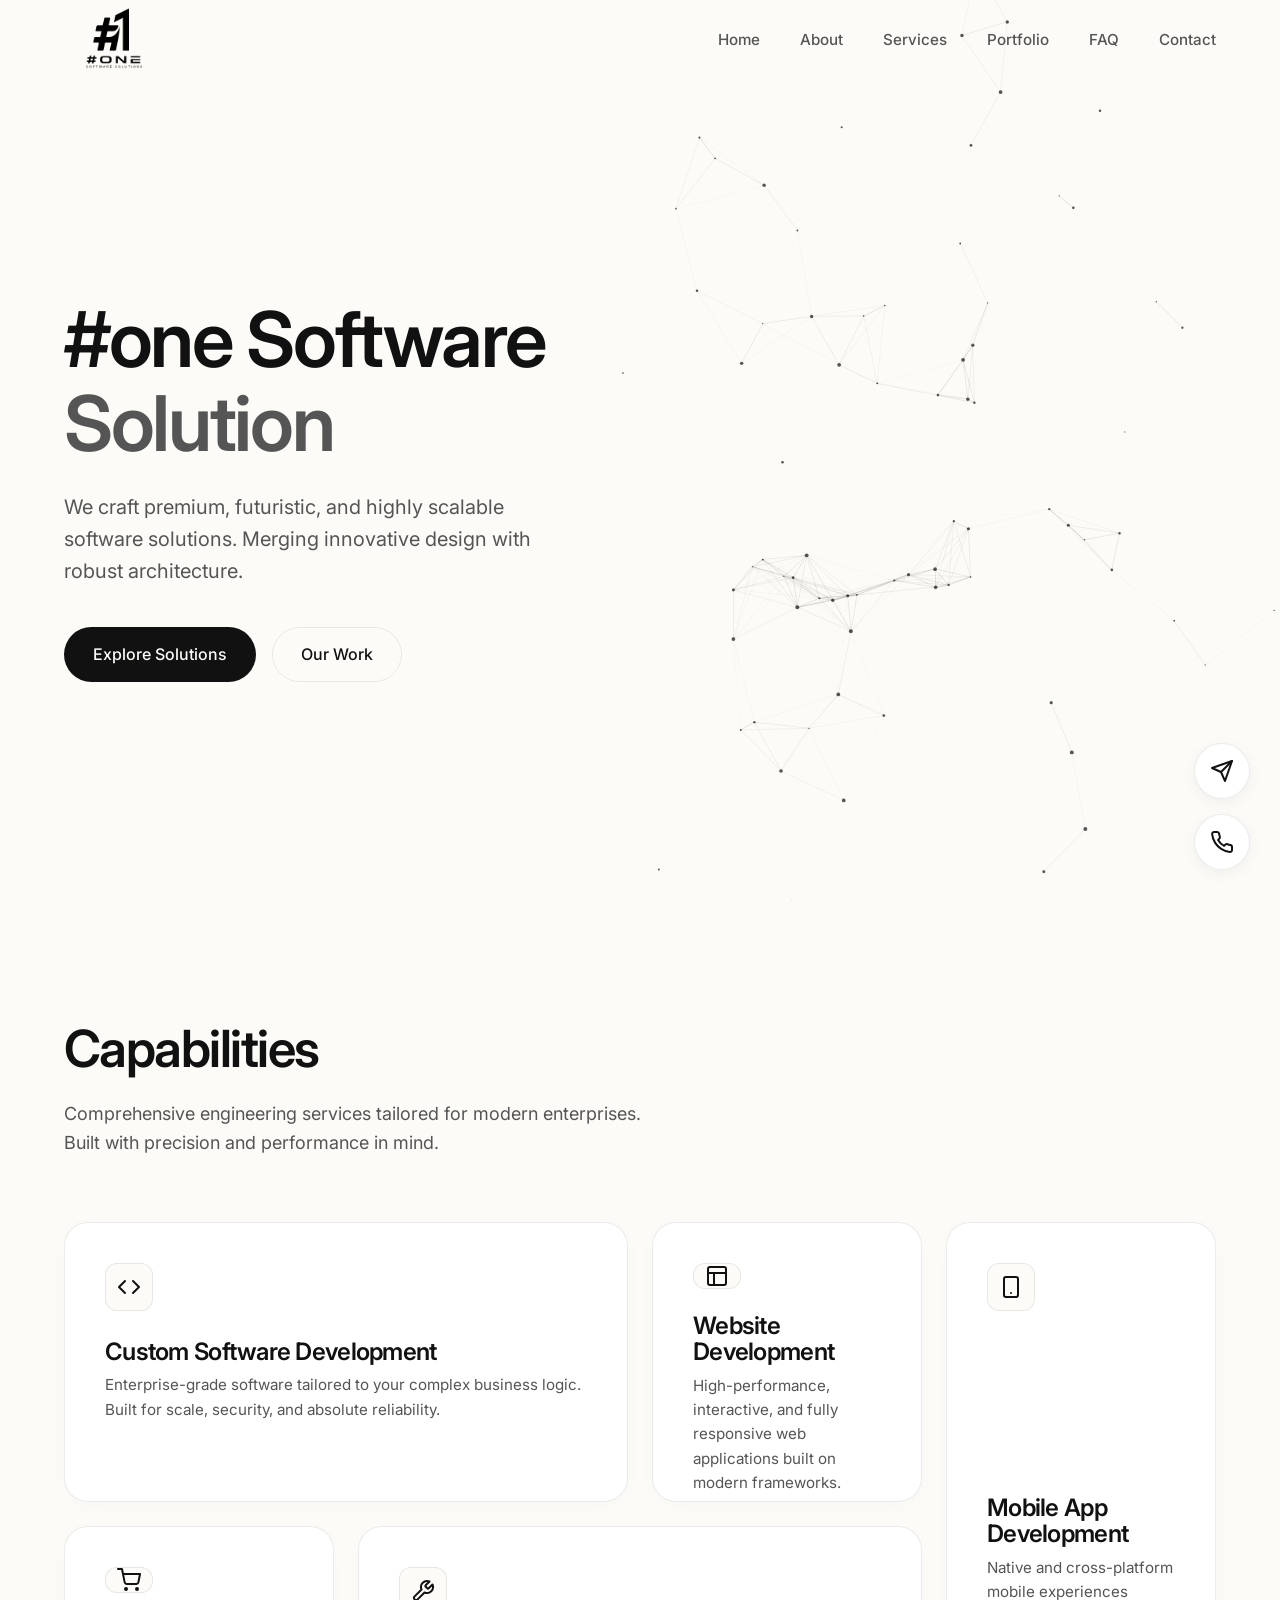
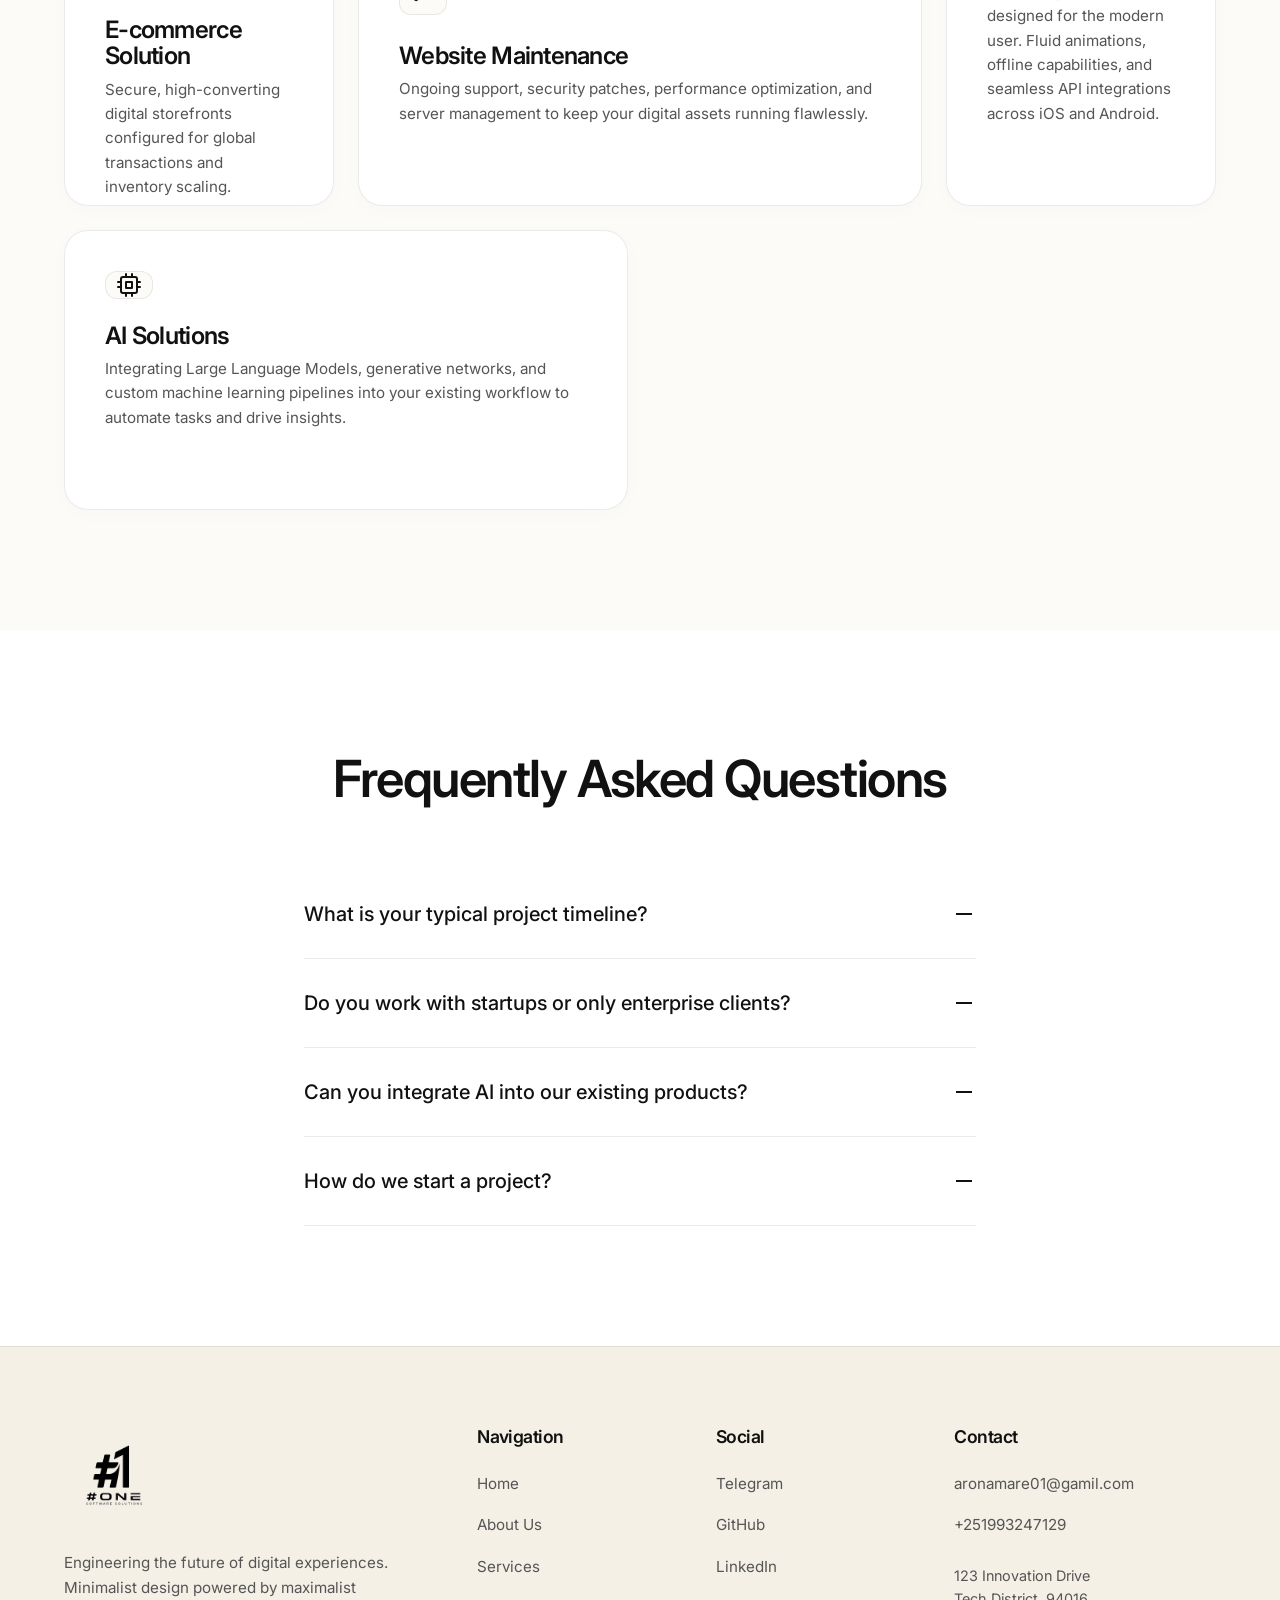
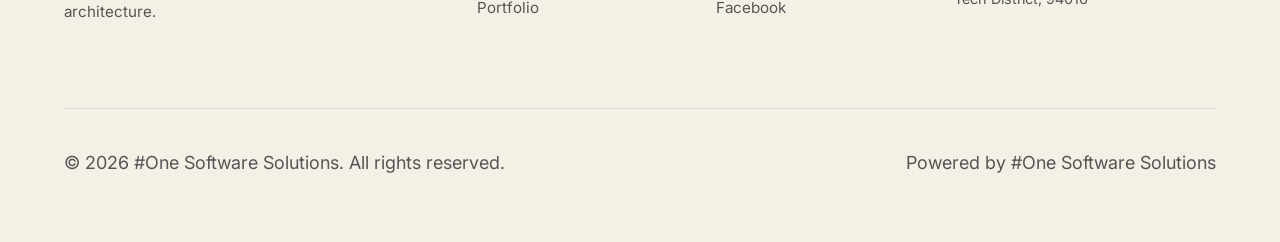
==== index.html @ 4cdfc509 "first commit" ====
<!DOCTYPE html>
<html lang="en">
<head>
    <meta charset="UTF-8">
    <meta name="viewport" content="width=device-width, initial-scale=1.0">
    <title>#One Software Solutions | Premium Engineering</title>
    <meta name="description" content="Premium, futuristic, and minimal software solutions.">
    
    <link rel="preconnect" href="https://fonts.googleapis.com">
    <link rel="preconnect" href="https://fonts.gstatic.com" crossorigin>
    <link href="https://fonts.googleapis.com/css2?family=Inter:wght@300;400;500;600;700&display=swap" rel="stylesheet">
    <link rel="stylesheet" href="style.css">

</head>
<body>

    <!-- ==========================================================================
         NAVBAR
         ========================================================================== -->
    <header id="navbar">
        <div class="container nav-container">
            <a href="index.html" class="logo">
                <img src="logo.png" alt="#One Software Solutions Logo">
            </a>
            
            <ul class="nav-links">
                <li><a href="#home">Home</a></li>
                <li><a href="about.html" target="_blank">About</a></li>
                <li><a href="#services">Services</a></li>
                <li><a href="https://yourportfolio.com" target="_blank">Portfolio</a></li>
                <li><a href="#faq">FAQ</a></li>
                <li><a href="#contact">Contact</a></li>
            </ul>

            <div class="menu-toggle" id="mobile-menu">
                <span class="bar"></span>
                <span class="bar"></span>
                <span class="bar"></span>
            </div>
        </div>
    </header>

    <!-- ==========================================================================
         HERO SECTION
         ========================================================================== -->
    <section id="home" class="hero">
        <div class="canvas-wrapper">
            <div class="canvas-overlay"></div>
            <canvas id="hero-canvas"></canvas>
        </div>
        
        <div class="container hero-grid">
            <div class="hero-content reveal">
                <h1>#one Software <span>Solution</span></h1>
                <p>We craft premium, futuristic, and highly scalable software solutions. Merging innovative design with robust architecture.</p>
                <div class="hero-btns">
                    <a href="#services" class="btn btn-primary">Explore Solutions</a>
                    <a href="https://adoni-mafi.github.io/Portfolio/" target="_blank" class="btn btn-secondary">Our Work</a>
                </div>
            </div>
            <div></div> <!-- Spacing column for desktop canvas area -->
        </div>
    </section>

    <!-- ==========================================================================
         SERVICES SECTION (BENTO GRID)
         ========================================================================== -->
    <section id="services" class="section-padding">
        <div class="container">
            <div class="services-header reveal">
                <h2>Capabilities</h2>
                <p>Comprehensive engineering services tailored for modern enterprises. Built with precision and performance in mind.</p>
            </div>

            <div class="bento-grid">
                <!-- 1. Custom Software Development -->
                <div class="bento-card card-wide reveal">
                    <div class="bento-icon">
                        <svg width="24" height="24" viewBox="0 0 24 24" fill="none" stroke="currentColor" stroke-width="2" stroke-linecap="round" stroke-linejoin="round"><polyline points="16 18 22 12 16 6"></polyline><polyline points="8 6 2 12 8 18"></polyline></svg>
                    </div>
                    <div>
                        <h3>Custom Software Development</h3>
                        <p>Enterprise-grade software tailored to your complex business logic. Built for scale, security, and absolute reliability.</p>
                        <a href="#" class="bento-link">Learn More &rarr;</a>
                    </div>
                </div>

                <!-- 2. Website Development -->
                <div class="bento-card reveal delay-100">
                    <div class="bento-icon">
                        <svg width="24" height="24" viewBox="0 0 24 24" fill="none" stroke="currentColor" stroke-width="2" stroke-linecap="round" stroke-linejoin="round"><rect x="3" y="3" width="18" height="18" rx="2" ry="2"></rect><line x1="3" y1="9" x2="21" y2="9"></line><line x1="9" y1="21" x2="9" y2="9"></line></svg>
                    </div>
                    <div>
                        <h3>Website Development</h3>
                        <p>High-performance, interactive, and fully responsive web applications built on modern frameworks.</p>
                        <a href="#" class="bento-link">Learn More &rarr;</a>
                    </div>
                </div>

                <!-- 3. Mobile App Development -->
                <div class="bento-card card-tall reveal delay-200">
                    <div class="bento-icon">
                        <svg width="24" height="24" viewBox="0 0 24 24" fill="none" stroke="currentColor" stroke-width="2" stroke-linecap="round" stroke-linejoin="round"><rect x="5" y="2" width="14" height="20" rx="2" ry="2"></rect><line x1="12" y1="18" x2="12.01" y2="18"></line></svg>
                    </div>
                    <div>
                        <h3>Mobile App Development</h3>
                        <p>Native and cross-platform mobile experiences designed for the modern user. Fluid animations, offline capabilities, and seamless API integrations across iOS and Android.</p>
                        <a href="#" class="bento-link">Learn More &rarr;</a>
                    </div>
                </div>

                <!-- 4. E-commerce Solution -->
                <div class="bento-card reveal delay-100">
                    <div class="bento-icon">
                        <svg width="24" height="24" viewBox="0 0 24 24" fill="none" stroke="currentColor" stroke-width="2" stroke-linecap="round" stroke-linejoin="round"><circle cx="9" cy="21" r="1"></circle><circle cx="20" cy="21" r="1"></circle><path d="M1 1h4l2.68 13.39a2 2 0 0 0 2 1.61h9.72a2 2 0 0 0 2-1.61L23 6H6"></path></svg>
                    </div>
                    <div>
                        <h3>E-commerce Solution</h3>
                        <p>Secure, high-converting digital storefronts configured for global transactions and inventory scaling.</p>
                        <a href="#" class="bento-link">Learn More &rarr;</a>
                    </div>
                </div>

                <!-- 5. Website Maintenance -->
                <div class="bento-card card-wide reveal delay-200">
                    <div class="bento-icon">
                        <svg width="24" height="24" viewBox="0 0 24 24" fill="none" stroke="currentColor" stroke-width="2" stroke-linecap="round" stroke-linejoin="round"><path d="M14.7 6.3a1 1 0 0 0 0 1.4l1.6 1.6a1 1 0 0 0 1.4 0l3.77-3.77a6 6 0 0 1-7.94 7.94l-6.91 6.91a2.12 2.12 0 0 1-3-3l6.91-6.91a6 6 0 0 1 7.94-7.94l-3.76 3.76z"></path></svg>
                    </div>
                    <div>
                        <h3>Website Maintenance</h3>
                        <p>Ongoing support, security patches, performance optimization, and server management to keep your digital assets running flawlessly.</p>
                        <a href="#" class="bento-link">Learn More &rarr;</a>
                    </div>
                </div>

                <!-- 6. AI Solutions -->
                <div class="bento-card card-wide reveal">
                    <div class="bento-icon">
                        <svg width="24" height="24" viewBox="0 0 24 24" fill="none" stroke="currentColor" stroke-width="2" stroke-linecap="round" stroke-linejoin="round"><rect x="4" y="4" width="16" height="16" rx="2" ry="2"></rect><rect x="9" y="9" width="6" height="6"></rect><line x1="9" y1="1" x2="9" y2="4"></line><line x1="15" y1="1" x2="15" y2="4"></line><line x1="9" y1="20" x2="9" y2="23"></line><line x1="15" y1="20" x2="15" y2="23"></line><line x1="20" y1="9" x2="23" y2="9"></line><line x1="20" y1="14" x2="23" y2="14"></line><line x1="1" y1="9" x2="4" y2="9"></line><line x1="1" y1="14" x2="4" y2="14"></line></svg>
                    </div>
                    <div>
                        <h3>AI Solutions</h3>
                        <p>Integrating Large Language Models, generative networks, and custom machine learning pipelines into your existing workflow to automate tasks and drive insights.</p>
                        <a href="#" class="bento-link">Learn More &rarr;</a>
                    </div>
                </div>
            </div>
        </div>
    </section>

    <!-- ==========================================================================
         FAQ SECTION
         ========================================================================== -->
    <section id="faq" class="section-padding" style="background-color: #ffffff;">
        <div class="container faq-container">
            <div class="text-center reveal" style="margin-bottom: 4rem;">
                <h2>Frequently Asked Questions</h2>
            </div>

            <div class="faq-list">
                <div class="faq-item reveal">
                    <button class="faq-question">
                        What is your typical project timeline?
                        <span class="faq-icon"></span>
                    </button>
                    <div class="faq-answer">
                        <div class="faq-answer-inner">
                            Timelines vary based on complexity. A bespoke marketing site may take 4-6 weeks, while a full-scale enterprise web application can span 3-6 months. We provide clear, milestone-driven roadmaps during discovery.
                        </div>
                    </div>
                </div>

                <div class="faq-item reveal delay-100">
                    <button class="faq-question">
                        Do you work with startups or only enterprise clients?
                        <span class="faq-icon"></span>
                    </button>
                    <div class="faq-answer">
                        <div class="faq-answer-inner">
                            We partner with both. We help startups build scalable MVPs from day one, and we assist enterprise clients in modernizing their legacy systems or developing new, high-performance initiatives.
                        </div>
                    </div>
                </div>

                <div class="faq-item reveal delay-200">
                    <button class="faq-question">
                        Can you integrate AI into our existing products?
                        <span class="faq-icon"></span>
                    </button>
                    <div class="faq-answer">
                        <div class="faq-answer-inner">
                            Absolutely. We specialize in integrating Large Language Models (LLMs), custom machine learning pipelines, and predictive analytics into existing workflows to automate processes and unlock new capabilities.
                        </div>
                    </div>
                </div>
                
                <div class="faq-item reveal delay-300">
                    <button class="faq-question">
                        How do we start a project?
                        <span class="faq-icon"></span>
                    </button>
                    <div class="faq-answer">
                        <div class="faq-answer-inner">
                            It begins with a discovery call. We analyze your technical requirements, business goals, and architecture needs. From there, we propose a detailed technical spec and contract.
                        </div>
                    </div>
                </div>
            </div>
        </div>
    </section>

    <!-- ==========================================================================
         FOOTER
         ========================================================================== -->
    <footer id="contact">
        <div class="container">
            <div class="footer-grid">
                <div class="footer-brand">
                    <a href="#" class="logo">
                        <img src="logo.png" alt="#One Software Solutions Logo">
                    </a>
                    <p>Engineering the future of digital experiences. Minimalist design powered by maximalist architecture.</p>
                </div>
                
                <div>
                    <h4 class="footer-title">Navigation</h4>
                    <ul class="footer-links">
                        <li><a href="#home">Home</a></li>
                        <li><a href="about.html" target="_blank">About Us</a></li>
                        <li><a href="#services">Services</a></li>
                        <li><a href="https://adoni-mafi.github.io/Portfolio/" target="_blank">Portfolio</a></li>
                    </ul>
                </div>

                <div>
                    <h4 class="footer-title">Social</h4>
                    <ul class="footer-links">
                        <li><a href="https://t.me/Adoni_maf">Telegram</a></li>
                        <li><a href="https://github.com/Adoni-mafi">GitHub</a></li>
                        <li><a href="https://www.linkedin.com/in/aron-amare-8a446a403/">LinkedIn</a></li>
                        <li><a href="#">Facebook</a></li>
                    </ul>
                </div>

                <div>
                    <h4 class="footer-title">Contact</h4>
                    <ul class="footer-links">
                        <li><a href="mailto:aronamre01@gmail.com">aronamare01@gamil.com</a></li>
                        <li><a href="tel:+251993247129">+251993247129</a></li>
                        <li><p style="margin-top: 10px; font-size: 0.9rem;">123 Innovation Drive<br>Tech District, 94016</p></li>
                    </ul>
                </div>
            </div>

            <div class="footer-bottom">
                <p>&copy; <span id="year"></span> #One Software Solutions. All rights reserved.</p>
                <p>Powered by #One Software Solutions</p>
            </div>
        </div>
    </footer>

    <!-- Floating Action Buttons -->
    <div class="fab-container">
        <a href="https://t.me/yourusername" target="_blank" class="fab" aria-label="Telegram">
            <svg width="24" height="24" viewBox="0 0 24 24" fill="none" stroke="currentColor" stroke-width="2" stroke-linecap="round" stroke-linejoin="round"><line x1="22" y1="2" x2="11" y2="13"></line><polygon points="22 2 15 22 11 13 2 9 22 2"></polygon></svg>
        </a>
        <a href="tel:+1234567890" class="fab" aria-label="Phone">
            <svg width="24" height="24" viewBox="0 0 24 24" fill="none" stroke="currentColor" stroke-width="2" stroke-linecap="round" stroke-linejoin="round"><path d="M22 16.92v3a2 2 0 0 1-2.18 2 19.79 19.79 0 0 1-8.63-3.07 19.5 19.5 0 0 1-6-6 19.79 19.79 0 0 1-3.07-8.67A2 2 0 0 1 4.11 2h3a2 2 0 0 1 2 1.72 12.84 12.84 0 0 0 .7 2.81 2 2 0 0 1-.45 2.11L8.09 9.91a16 16 0 0 0 6 6l1.27-1.27a2 2 0 0 1 2.11-.45 12.84 12.84 0 0 0 2.81.7A2 2 0 0 1 22 16.92z"></path></svg>
        </a>
    </div>

   <script src="script.js"></script>
</body>
</html>
---- style.css ----
/* ==========================================================================
           CSS/STYLE.CSS - Base Styles & Variables (Creamy White Theme)
           ========================================================================== */
        :root {
            --primary: #FDFBF7;       /* Creamy White Background */
            --secondary: #111111;     /* Black Text */
            --accent: #111111;        /* Black for buttons */
            --accent-text: #FDFBF7;   /* Cream text on black buttons */
            --text-muted: #555555;    /* Dark grey for secondary text */
            --border-color: rgba(0, 0, 0, 0.08);
            --font-main: 'Inter', -apple-system, BlinkMacSystemFont, "Segoe UI", Roboto, sans-serif;
            --ease-out: cubic-bezier(0.16, 1, 0.3, 1);
            --nav-height: 80px;
        }

        * { margin: 0; padding: 0; box-sizing: border-box; }

        html {
            scroll-behavior: smooth;
            background-color: var(--primary);
            color: var(--secondary);
            font-family: var(--font-main);
            -webkit-font-smoothing: antialiased;
        }

        body { overflow-x: hidden; line-height: 1.6; }
        img { max-width: 100%; display: block; }
        a { color: inherit; text-decoration: none; transition: color 0.3s ease; }

        /* Typography */
        h1, h2, h3, h4, h5, h6 { font-weight: 600; line-height: 1.1; letter-spacing: -0.03em; }
        h1 { font-size: clamp(3rem, 6vw, 5.5rem); }
        h2 { font-size: clamp(2rem, 4vw, 3.5rem); margin-bottom: 1.5rem; }
        h3 { font-size: clamp(1.25rem, 2vw, 1.75rem); margin-bottom: 1rem; }
        p { font-size: 1.125rem; color: var(--text-muted); margin-bottom: 1.5rem; }

        .container { max-width: 1400px; margin: 0 auto; padding: 0 5%; }
        .section-padding { padding: 120px 0; }
        .text-center { text-align: center; }

        /* Buttons */
        .btn {
            display: inline-flex;
            align-items: center;
            justify-content: center;
            padding: 14px 28px;
            border-radius: 100px;
            font-size: 1rem;
            font-weight: 500;
            cursor: pointer;
            transition: all 0.4s var(--ease-out);
            border: 1px solid transparent;
        }

        .btn-primary { background-color: var(--accent); color: var(--accent-text); }
        .btn-primary:hover {
            transform: translateY(-2px);
            box-shadow: 0 10px 30px rgba(0, 0, 0, 0.15);
        }

        .btn-secondary { background-color: transparent; color: var(--secondary); border-color: var(--border-color); }
        .btn-secondary:hover {
            border-color: var(--secondary);
            background-color: rgba(0, 0, 0, 0.03);
        }

        /* ==========================================================================
           CSS/NAVBAR.CSS - Navigation
           ========================================================================== */
        header {
            position: fixed; top: 0; left: 0; width: 100%; height: var(--nav-height);
            z-index: 1000; transition: all 0.4s var(--ease-out); display: flex; align-items: center;
            border-bottom: 1px solid transparent;
        }

        header.scrolled {
            background: rgba(253, 251, 247, 0.85);
            backdrop-filter: blur(12px); -webkit-backdrop-filter: blur(12px);
            border-bottom: 1px solid var(--border-color);
            box-shadow: 0 4px 30px rgba(0, 0, 0, 0.03);
        }

        .nav-container { display: flex; justify-content: space-between; align-items: center; width: 100%; }

        .logo { display: flex; align-items: center; }
        .logo img { height: 100px; width: auto; object-fit: contain; }

        .nav-links { display: flex; gap: 2.5rem; list-style: none; }
        .nav-links a { font-size: 0.95rem; font-weight: 500; color: var(--text-muted); position: relative; }
        .nav-links a:hover { color: var(--secondary); }
        .nav-links a::after {
            content: ''; position: absolute; bottom: -5px; left: 0;
            width: 0%; height: 1px; background-color: var(--secondary);
            transition: width 0.3s var(--ease-out);
        }
        .nav-links a:hover::after { width: 100%; }

        /* Hamburger Menu */
        .menu-toggle { display: none; flex-direction: column; gap: 6px; cursor: pointer; background: none; border: none; z-index: 1001; }
        .menu-toggle span { width: 30px; height: 2px; background-color: var(--secondary); transition: 0.3s; }

        /* ==========================================================================
           CSS/HERO.CSS - Hero Section & Canvas
           ========================================================================== */
        .hero { position: relative; min-height: 100vh; display: flex; align-items: center; overflow: hidden; padding-top: var(--nav-height); }
        .hero-grid { display: grid; grid-template-columns: 1fr 1fr; gap: 4rem; align-items: center; position: relative; z-index: 2; }
        .hero-content h1 span { color: var(--text-muted); display: block; }
        .hero-content p { font-size: 1.25rem; max-width: 90%; margin-top: 1.5rem; margin-bottom: 2.5rem; }
        .hero-btns { display: flex; gap: 1rem; }

        #hero-canvas { position: absolute; top: 0; right: 0; width: 55%; height: 100%; z-index: 1; pointer-events: none; }
        .canvas-wrapper { position: absolute; top: 0; left: 0; width: 100%; height: 100%; z-index: 0; }
        
        /* Gradient overlay to blend canvas smoothly into the creamy background */
        .canvas-overlay {
            position: absolute; top: 0; left: 0; right: 0; bottom: 0;
            background: linear-gradient(90deg, var(--primary) 0%, rgba(253, 251, 247, 0.8) 45%, transparent 100%);
            z-index: 1; pointer-events: none;
        }

        /* ==========================================================================
           CSS/SERVICES.CSS - Bento Grid
           ========================================================================== */
        .services-header { max-width: 600px; margin-bottom: 4rem; }
        .bento-grid { display: grid; grid-template-columns: repeat(4, 1fr); grid-auto-rows: 280px; gap: 1.5rem; }

        .bento-card {
            background-color: #ffffff; /* Crisp white against creamy background */
            border: 1px solid var(--border-color);
            border-radius: 24px; padding: 2.5rem; position: relative; overflow: hidden;
            display: flex; flex-direction: column; justify-content: space-between;
            transition: transform 0.4s var(--ease-out), border-color 0.4s var(--ease-out), box-shadow 0.4s var(--ease-out);
            cursor: pointer;
            box-shadow: 0 4px 20px rgba(0,0,0,0.02);
        }

        .bento-card:hover {
            transform: translateY(-5px);
            border-color: rgba(0, 0, 0, 0.15);
            box-shadow: 0 15px 35px rgba(0,0,0,0.05);
        }

        /* Spotlight Effect */
        .bento-card::before {
            content: ""; position: absolute; top: 0; left: 0; width: 100%; height: 100%;
            background: radial-gradient(800px circle at var(--mouse-x) var(--mouse-y), rgba(0, 0, 0, 0.03), transparent 40%);
            opacity: 0; transition: opacity 0.5s; pointer-events: none; z-index: 1;
        }
        .bento-card:hover::before { opacity: 1; }
        .bento-card > * { position: relative; z-index: 2; }

        .bento-icon {
            width: 48px; height: 48px;
            background: var(--primary);
            border-radius: 12px; display: flex; align-items: center; justify-content: center;
            margin-bottom: 1.5rem; border: 1px solid var(--border-color);
            transition: transform 0.4s var(--ease-out);
            color: var(--secondary);
        }
        .bento-card:hover .bento-icon { transform: scale(1.1) rotate(5deg); }
        .bento-card h3 { font-size: 1.5rem; margin-bottom: 0.5rem; }
        .bento-card p { font-size: 0.95rem; margin-bottom: 0; }
        
        .bento-link {
            display: flex; align-items: center; gap: 8px; font-size: 0.9rem; font-weight: 600;
            color: var(--secondary); opacity: 0; transform: translateY(10px);
            transition: all 0.3s var(--ease-out); margin-top: 1rem;
        }
        .bento-card:hover .bento-link { opacity: 1; transform: translateY(0); }

        .card-wide { grid-column: span 2; }
        .card-tall { grid-row: span 2; }

        /* ==========================================================================
           CSS/FAQ.CSS
           ========================================================================== */
        .faq-container { max-width: 800px; margin: 0 auto; }
        .faq-item { border-bottom: 1px solid var(--border-color); }
        .faq-question {
            width: 100%; display: flex; justify-content: space-between; align-items: center;
            padding: 2rem 0; background: none; border: none; color: var(--secondary);
            font-size: 1.25rem; font-weight: 500; cursor: pointer; text-align: left; font-family: var(--font-main);
        }
        .faq-icon { width: 24px; height: 24px; position: relative; }
        .faq-icon::before, .faq-icon::after {
            content: ''; position: absolute; background-color: var(--secondary);
            top: 50%; left: 50%; transform: translate(-50%, -50%); transition: transform 0.3s var(--ease-out);
        }
        .faq-icon::before { width: 16px; height: 2px; }
        .faq-icon::after { width: 2px; height: 16px; }
        .faq-item.active .faq-icon::after { transform: translate(-50%, -50%) rotate(90deg); opacity: 0; }
        .faq-answer { max-height: 0; overflow: hidden; transition: max-height 0.4s var(--ease-out); }
        .faq-answer-inner { padding-bottom: 2rem; color: var(--text-muted); }

        /* ==========================================================================
           CSS/FOOTER.CSS
           ========================================================================== */
        footer {
            border-top: 1px solid var(--border-color); padding: 80px 0 40px;
            background: #F4F0E6; /* Slightly darker cream for footer distinction */
        }
        .footer-grid { display: grid; grid-template-columns: 2fr 1fr 1fr 1.5fr; gap: 4rem; margin-bottom: 60px; }
        .footer-brand p { margin-top: 1.5rem; font-size: 0.95rem; }
        .footer-title { font-size: 1.1rem; font-weight: 600; margin-bottom: 1.5rem; color: var(--secondary); }
        .footer-links { list-style: none; display: flex; flex-direction: column; gap: 1rem; }
        .footer-links a { color: var(--text-muted); font-size: 0.95rem; }
        .footer-links a:hover { color: var(--secondary); }
        .footer-bottom {
            display: flex; justify-content: space-between; align-items: center; padding-top: 40px;
            border-top: 1px solid var(--border-color); font-size: 0.85rem; color: var(--text-muted);
        }

        /* ==========================================================================
           CSS/FAB.CSS - Floating Action Buttons
           ========================================================================== */
        .fab-container { position: fixed; bottom: 30px; right: 30px; display: flex; flex-direction: column; gap: 15px; z-index: 1000; }
        .fab {
            width: 56px; height: 56px; border-radius: 50%;
            background: rgba(255, 255, 255, 0.9); backdrop-filter: blur(10px);
            border: 1px solid var(--border-color);
            display: flex; align-items: center; justify-content: center; color: var(--secondary);
            cursor: pointer; box-shadow: 0 4px 15px rgba(0,0,0,0.05); transition: all 0.3s var(--ease-out);
        }
        .fab:hover {
            transform: scale(1.1); background: var(--secondary); color: var(--primary);
            box-shadow: 0 10px 25px rgba(0,0,0,0.15);
        }

        /* ==========================================================================
           CSS/ANIMATIONS & RESPONSIVE
           ========================================================================== */
        .reveal { opacity: 0; transform: translateY(40px); transition: all 0.8s cubic-bezier(0.2, 0.8, 0.2, 1); }
        .reveal.active { opacity: 1; transform: translateY(0); }
        .delay-100 { transition-delay: 100ms; }
        .delay-200 { transition-delay: 200ms; }
        .delay-300 { transition-delay: 300ms; }

        @media (max-width: 1200px) {
            .bento-grid { grid-template-columns: repeat(3, 1fr); }
            .hero-grid { gap: 2rem; }
        }

        @media (max-width: 992px) {
            .bento-grid { grid-template-columns: repeat(2, 1fr); }
            .footer-grid { grid-template-columns: 1fr 1fr; gap: 3rem; }
            h1 { font-size: 3.5rem; }
            #hero-canvas { width: 100%; opacity: 0.4; }
            .canvas-overlay { background: linear-gradient(180deg, var(--primary) 0%, rgba(253, 251, 247, 0.8) 50%, transparent 100%); }
            .hero-grid { grid-template-columns: 1fr; text-align: center; }
            .hero-content p { margin: 1.5rem auto 2.5rem; }
            .hero-btns { justify-content: center; }
        }

        @media (max-width: 768px) {
            .menu-toggle { display: flex; }
            .nav-links {
                position: fixed; top: var(--nav-height); left: 0; width: 100%; height: calc(100vh - var(--nav-height));
                background: var(--primary); flex-direction: column; align-items: center; justify-content: center;
                gap: 2rem; transform: translateX(100%); transition: transform 0.4s var(--ease-out); border-top: 1px solid var(--border-color);
            }
            .nav-links.nav-active { transform: translateX(0); }
            .bento-grid { grid-template-columns: 1fr; grid-auto-rows: auto; }
            .card-wide, .card-tall { grid-column: auto; grid-row: auto; }
            .footer-grid { grid-template-columns: 1fr; gap: 2rem; }
            .footer-bottom { flex-direction: column; gap: 1rem; text-align: center; }
        }


        /* Page Header */
        .page-header {
            padding-top: calc(var(--nav-height) + 80px);
            padding-bottom: 80px;
            text-align: center;
            border-bottom: 1px solid var(--border-color);
        }
        .page-header p { max-width: 700px; margin: 1.5rem auto 0; }

        /* Story Section */
        .story-grid {
            display: grid;
            grid-template-columns: 1fr 1fr;
            gap: 4rem;
            align-items: center;
        }
        .story-image {
            width: 100%;
            padding-top: 100%;
            background: radial-gradient(circle at center, #F4F0E6, #EBE5D9);
            border: 1px solid var(--border-color);
            border-radius: 24px;
            position: relative;
        }
        .story-image::after {
            content: 'Abstract Tech Node';
            position: absolute;
            top: 50%; left: 50%; transform: translate(-50%, -50%);
            color: #888; font-size: 0.9rem; letter-spacing: 2px; text-transform: uppercase;
        }

        /* Mission / Vision Grid */
        .mv-grid {
            display: grid;
            grid-template-columns: repeat(3, 1fr);
            gap: 2rem;
            margin-top: 4rem;
        }
        .mv-card {
            background: rgba(0,0,0,0.02);
            padding: 3rem 2rem;
            border-radius: 16px;
            border: 1px solid var(--border-color);
        }
        .mv-card h3 { font-size: 1.5rem; color: var(--secondary); margin-bottom: 1rem; }

        /* Timeline */
        .timeline {
            position: relative;
            max-width: 800px;
            margin: 4rem auto 0;
        }
        .timeline::before {
            content: '';
            position: absolute;
            top: 0; left: 50%; transform: translateX(-50%);
            width: 1px; height: 100%; background: var(--border-color);
        }
        .timeline-item {
            display: flex;
            justify-content: flex-end;
            padding-right: 50%;
            position: relative;
            margin-bottom: 4rem;
        }
        .timeline-item:nth-child(even) {
            justify-content: flex-start;
            padding-right: 0;
            padding-left: 50%;
        }
        .timeline-content {
            width: 80%;
            padding: 2rem;
            background: #ffffff;
            border: 1px solid var(--border-color);
            border-radius: 16px;
            position: relative;
        }
        .timeline-content::before {
            content: '';
            position: absolute;
            top: 30px;
            right: -45px;
            width: 12px; height: 12px;
            border-radius: 50%;
            background: var(--accent);
            box-shadow: 0 0 10px rgba(196, 164, 124, 0.5);
        }
        .timeline-item:nth-child(even) .timeline-content::before {
            right: auto;
            left: -45px;
        }
        .year {
            font-size: 0.9rem; font-weight: 600; color: var(--accent); margin-bottom: 0.5rem; display: block;
        }
        .timeline-content h3 { color: var(--secondary); margin-bottom: 0.5rem; }
        .timeline-content p { font-size: 0.95rem; margin-bottom: 0; }

        /* Animation Classes */
        .reveal { opacity: 0; transform: translateY(30px); transition: 0.8s cubic-bezier(0.2, 0.8, 0.2, 1); }
        .reveal.active { opacity: 1; transform: translateY(0); }

        @media (max-width: 992px) {
            .story-grid { grid-template-columns: 1fr; }
            .mv-grid { grid-template-columns: 1fr; }
            .timeline::before { left: 0; }
            .timeline-item, .timeline-item:nth-child(even) { padding-left: 40px; padding-right: 0; justify-content: flex-start; }
            .timeline-content { width: 100%; }
            .timeline-content::before, .timeline-item:nth-child(even) .timeline-content::before { left: -46px; }
        }
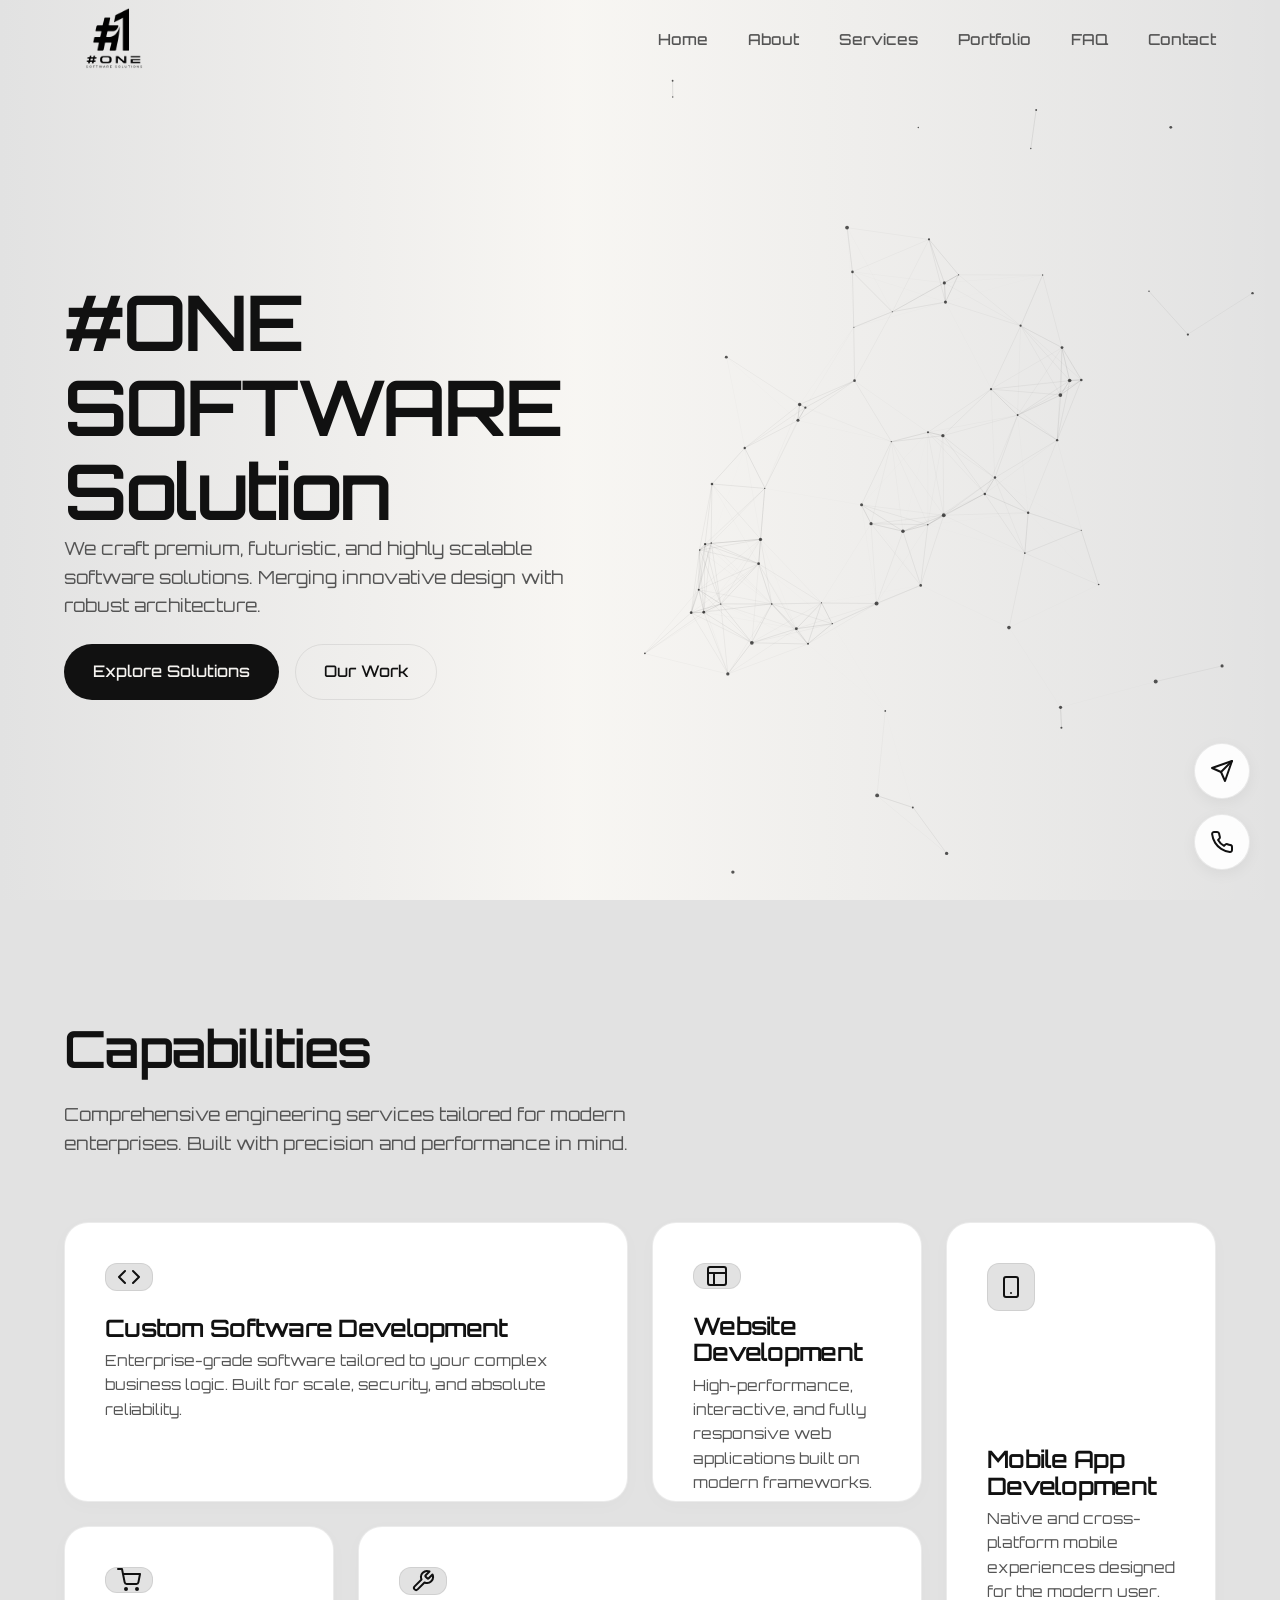
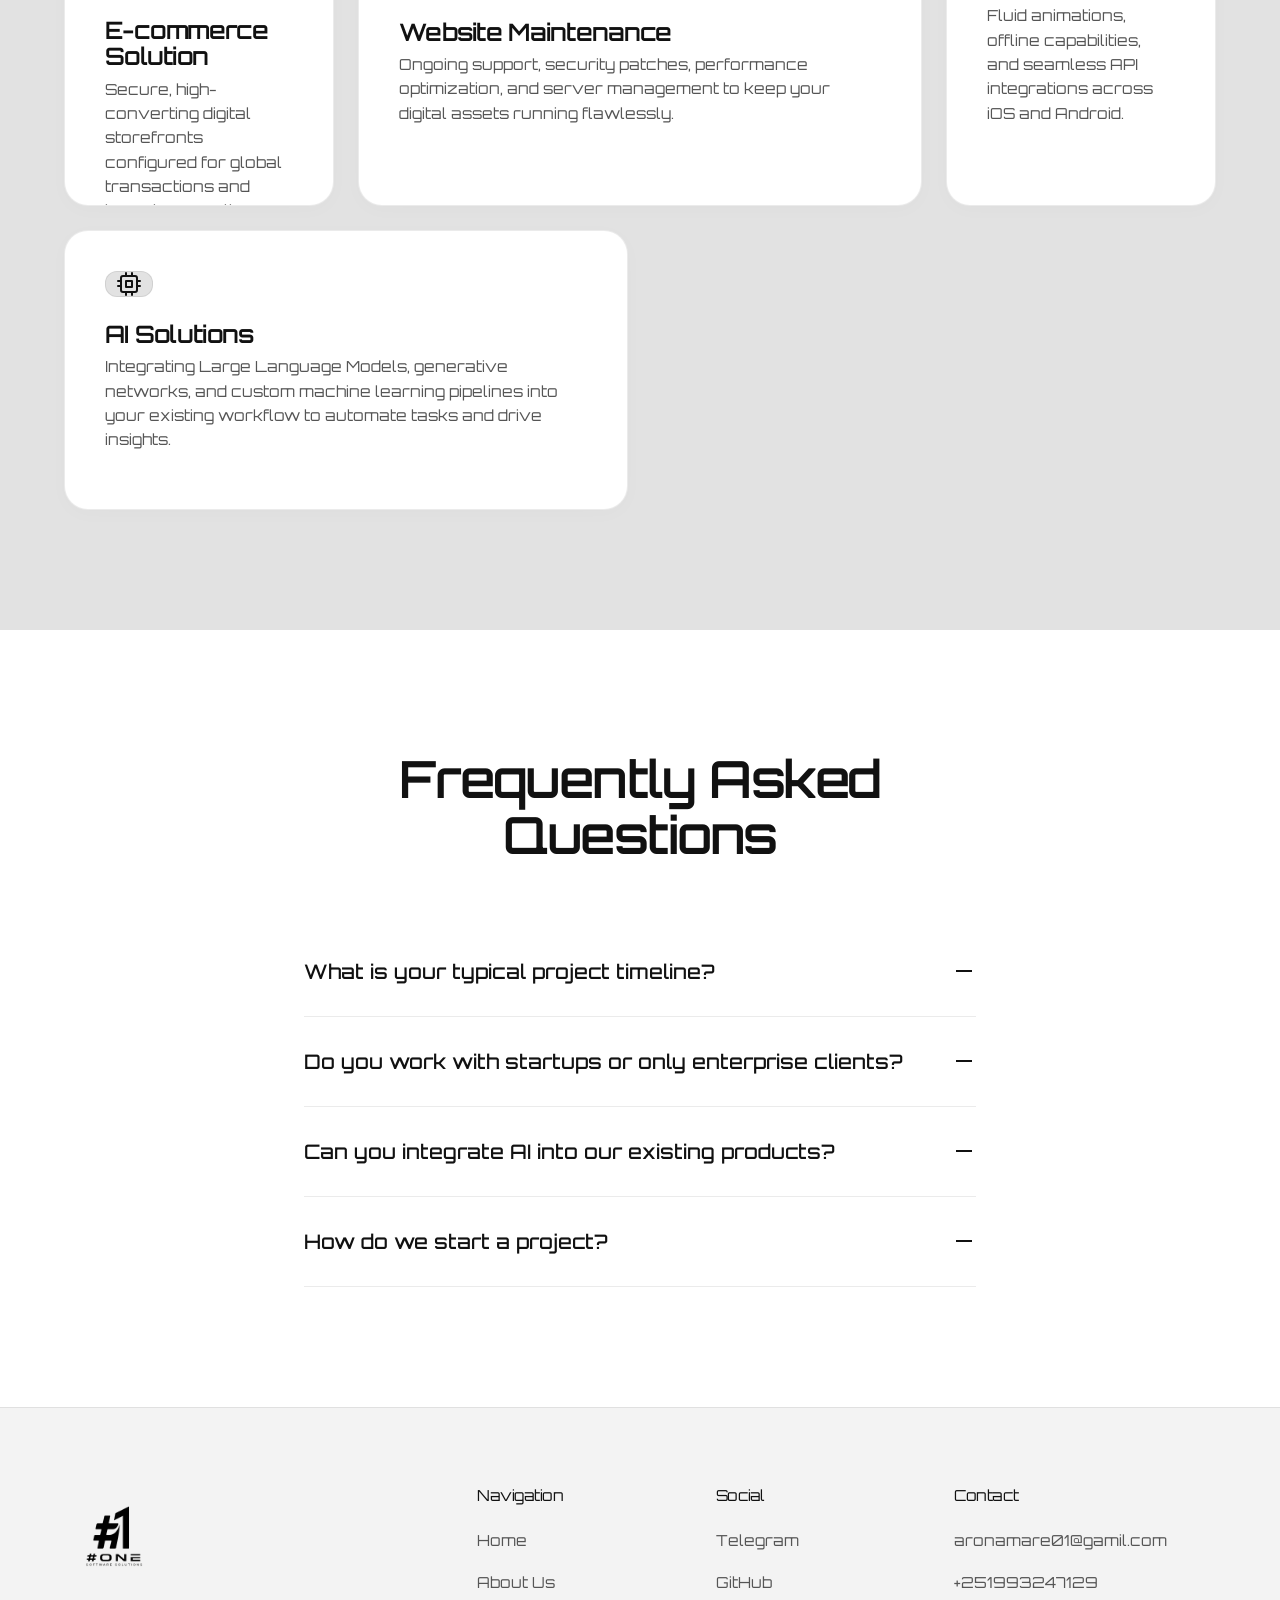
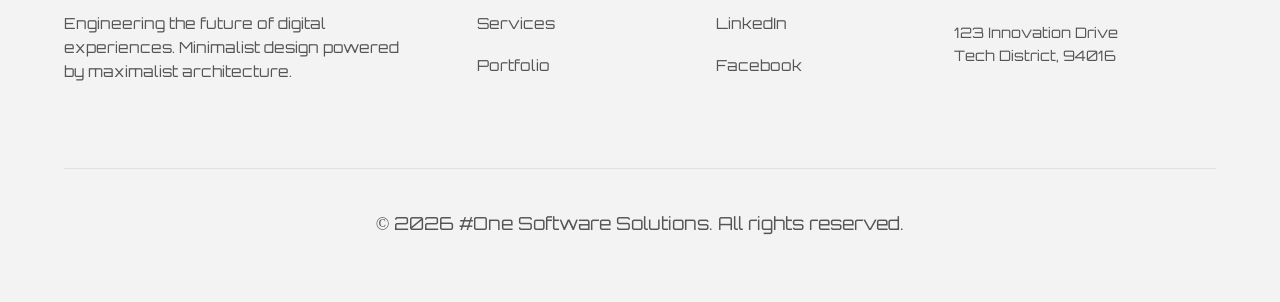
==== commit 2065f072: "i changed my brand font" ====
--- a/index.html
+++ b/index.html
@@ -10,6 +10,10 @@
     <link rel="preconnect" href="https://fonts.gstatic.com" crossorigin>
     <link href="https://fonts.googleapis.com/css2?family=Inter:wght@300;400;500;600;700&display=swap" rel="stylesheet">
     <link rel="stylesheet" href="style.css">
+    <link rel="preconnect" href="https://fonts.googleapis.com">
+<link rel="preconnect" href="https://fonts.gstatic.com" crossorigin>
+<link href="https://fonts.googleapis.com/css2?family=Orbitron:wght@400..900&display=swap" rel="stylesheet">
+    
 
 </head>
 <body>
@@ -50,8 +54,8 @@
         </div>
         
         <div class="container hero-grid">
-            <div class="hero-content reveal">
-                <h1>#one Software <span>Solution</span></h1>
+            <div style="font-family:orbitron ;">
+                <h1>#ONE SOFTWARE <br> <span>Solution</span></h1>
                 <p>We craft premium, futuristic, and highly scalable software solutions. Merging innovative design with robust architecture.</p>
                 <div class="hero-btns">
                     <a href="#services" class="btn btn-primary">Explore Solutions</a>
@@ -254,17 +258,16 @@
 
             <div class="footer-bottom">
                 <p>&copy; <span id="year"></span> #One Software Solutions. All rights reserved.</p>
-                <p>Powered by #One Software Solutions</p>
             </div>
         </div>
     </footer>
 
     <!-- Floating Action Buttons -->
     <div class="fab-container">
-        <a href="https://t.me/yourusername" target="_blank" class="fab" aria-label="Telegram">
+        <a href="https://t.me/Adoni_maf" target="_blank" class="fab" aria-label="Telegram">
             <svg width="24" height="24" viewBox="0 0 24 24" fill="none" stroke="currentColor" stroke-width="2" stroke-linecap="round" stroke-linejoin="round"><line x1="22" y1="2" x2="11" y2="13"></line><polygon points="22 2 15 22 11 13 2 9 22 2"></polygon></svg>
         </a>
-        <a href="tel:+1234567890" class="fab" aria-label="Phone">
+        <a href="tel:+251993247129" class="fab" aria-label="Phone">
             <svg width="24" height="24" viewBox="0 0 24 24" fill="none" stroke="currentColor" stroke-width="2" stroke-linecap="round" stroke-linejoin="round"><path d="M22 16.92v3a2 2 0 0 1-2.18 2 19.79 19.79 0 0 1-8.63-3.07 19.5 19.5 0 0 1-6-6 19.79 19.79 0 0 1-3.07-8.67A2 2 0 0 1 4.11 2h3a2 2 0 0 1 2 1.72 12.84 12.84 0 0 0 .7 2.81 2 2 0 0 1-.45 2.11L8.09 9.91a16 16 0 0 0 6 6l1.27-1.27a2 2 0 0 1 2.11-.45 12.84 12.84 0 0 0 2.81.7A2 2 0 0 1 22 16.92z"></path></svg>
         </a>
     </div>
--- a/style.css
+++ b/style.css
@@ -3,10 +3,10 @@
            CSS/STYLE.CSS - Base Styles & Variables (Creamy White Theme)
            ========================================================================== */
         :root {
-            --primary: #FDFBF7;       /* Creamy White Background */
+            --primary: #e2e2e2;       /* Creamy White Background */
             --secondary: #111111;     /* Black Text */
             --accent: #111111;        /* Black for buttons */
-            --accent-text: #FDFBF7;   /* Cream text on black buttons */
+            --accent-text: #f5f3f0;   /* Cream text on black buttons */
             --text-muted: #555555;    /* Dark grey for secondary text */
             --border-color: rgba(0, 0, 0, 0.08);
             --font-main: 'Inter', -apple-system, BlinkMacSystemFont, "Segoe UI", Roboto, sans-serif;
@@ -20,7 +20,7 @@
             scroll-behavior: smooth;
             background-color: var(--primary);
             color: var(--secondary);
-            font-family: var(--font-main);
+            font-family: orbitron;
             -webkit-font-smoothing: antialiased;
         }
 
@@ -180,7 +180,7 @@
         .faq-question {
             width: 100%; display: flex; justify-content: space-between; align-items: center;
             padding: 2rem 0; background: none; border: none; color: var(--secondary);
-            font-size: 1.25rem; font-weight: 500; cursor: pointer; text-align: left; font-family: var(--font-main);
+            font-size: 1.25rem; font-weight: 500; cursor: pointer; text-align: left; font-family: orbitron;
         }
         .faq-icon { width: 24px; height: 24px; position: relative; }
         .faq-icon::before, .faq-icon::after {
@@ -198,17 +198,17 @@
            ========================================================================== */
         footer {
             border-top: 1px solid var(--border-color); padding: 80px 0 40px;
-            background: #F4F0E6; /* Slightly darker cream for footer distinction */
+            background: #f3f3f3; /* Slightly darker cream for footer distinction */
         }
         .footer-grid { display: grid; grid-template-columns: 2fr 1fr 1fr 1.5fr; gap: 4rem; margin-bottom: 60px; }
         .footer-brand p { margin-top: 1.5rem; font-size: 0.95rem; }
-        .footer-title { font-size: 1.1rem; font-weight: 600; margin-bottom: 1.5rem; color: var(--secondary); }
+        .footer-title { font-size: 0.95rem; font-weight: 400; margin-bottom: 1.5rem; color: var(--secondary); }
         .footer-links { list-style: none; display: flex; flex-direction: column; gap: 1rem; }
         .footer-links a { color: var(--text-muted); font-size: 0.95rem; }
         .footer-links a:hover { color: var(--secondary); }
         .footer-bottom {
-            display: flex; justify-content: space-between; align-items: center; padding-top: 40px;
-            border-top: 1px solid var(--border-color); font-size: 0.85rem; color: var(--text-muted);
+            display: flex; justify-content: center; align-items: center; padding-top: 40px;
+            border-top: 1px solid var(--border-color); font-size: 0.3rem; color: var(--text-muted);
         }
 
         /* ==========================================================================
@@ -250,6 +250,7 @@
             .hero-grid { grid-template-columns: 1fr; text-align: center; }
             .hero-content p { margin: 1.5rem auto 2.5rem; }
             .hero-btns { justify-content: center; }
+            
         }
 
         @media (max-width: 768px) {
@@ -263,7 +264,7 @@
             .bento-grid { grid-template-columns: 1fr; grid-auto-rows: auto; }
             .card-wide, .card-tall { grid-column: auto; grid-row: auto; }
             .footer-grid { grid-template-columns: 1fr; gap: 2rem; }
-            .footer-bottom { flex-direction: column; gap: 1rem; text-align: center; }
+            .footer-bottom { flex-direction: column; gap: 0.3rem; text-align: center;}
         }
 
 
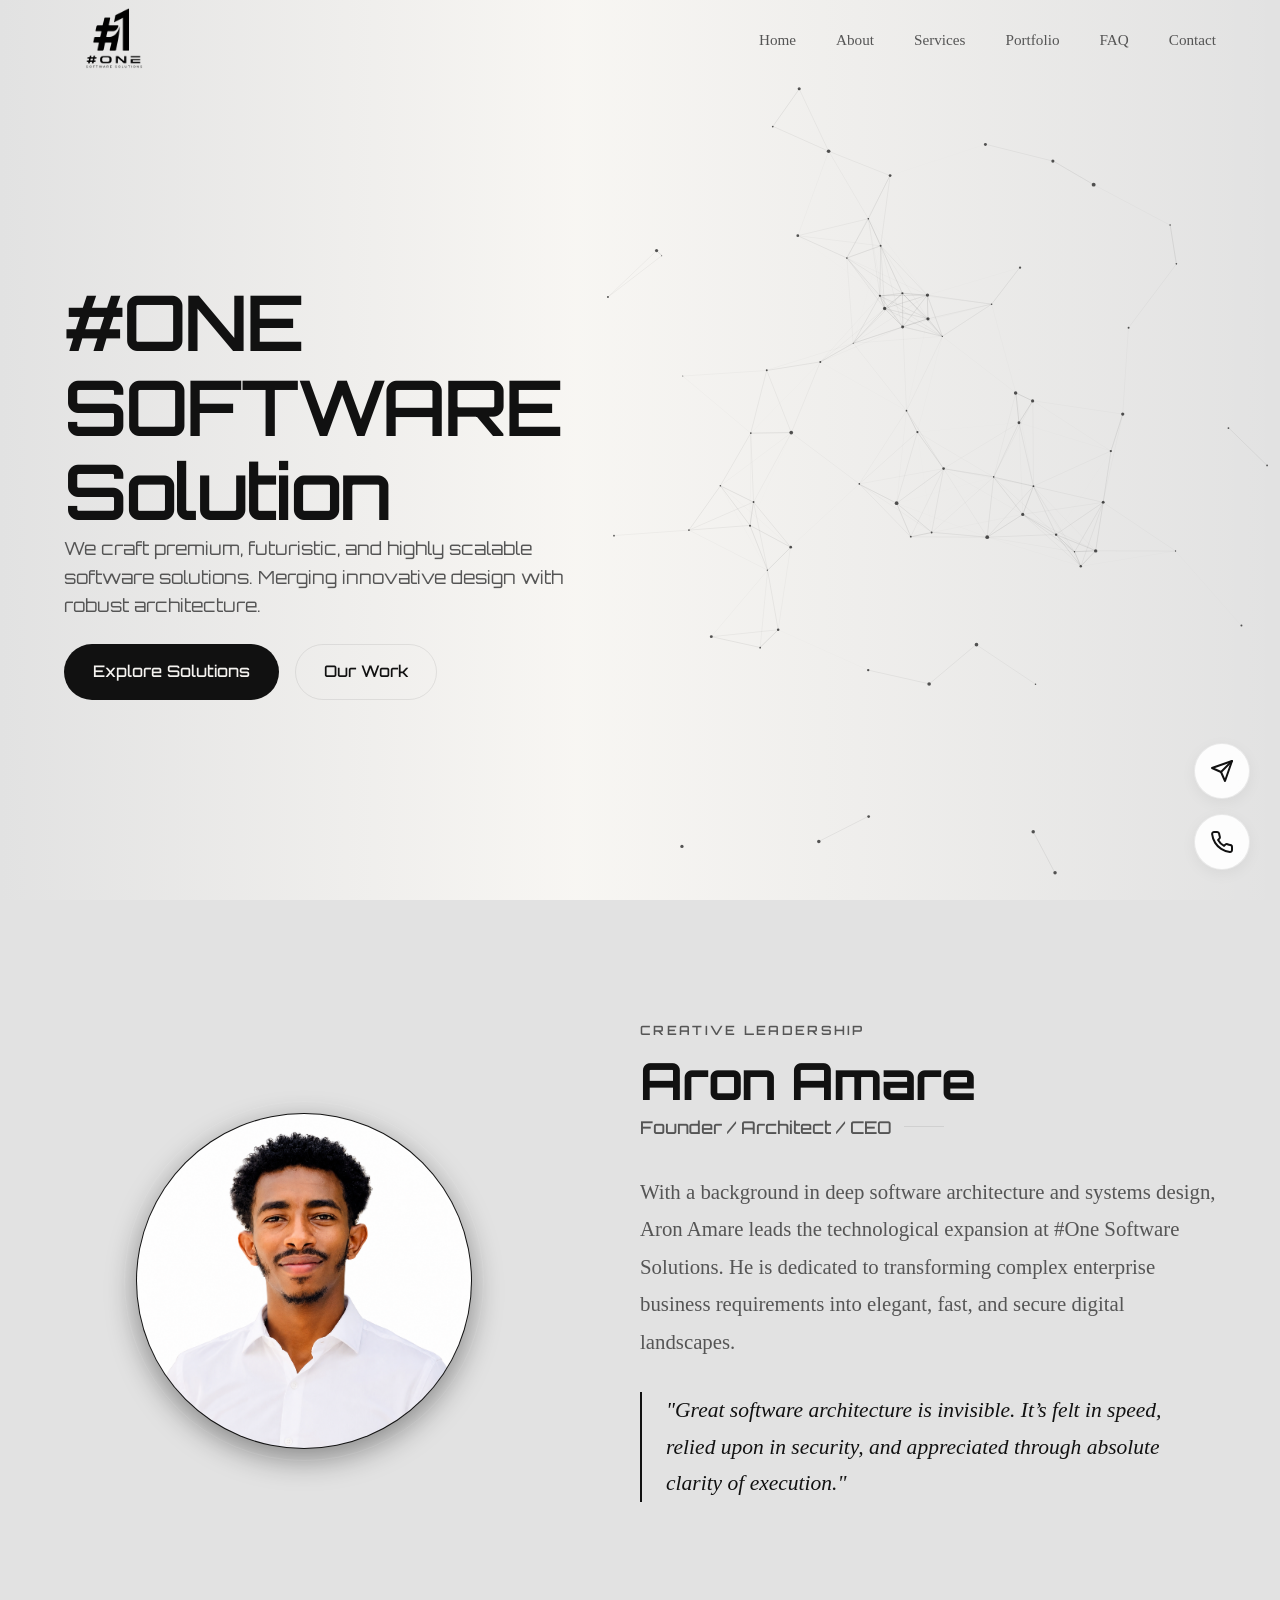
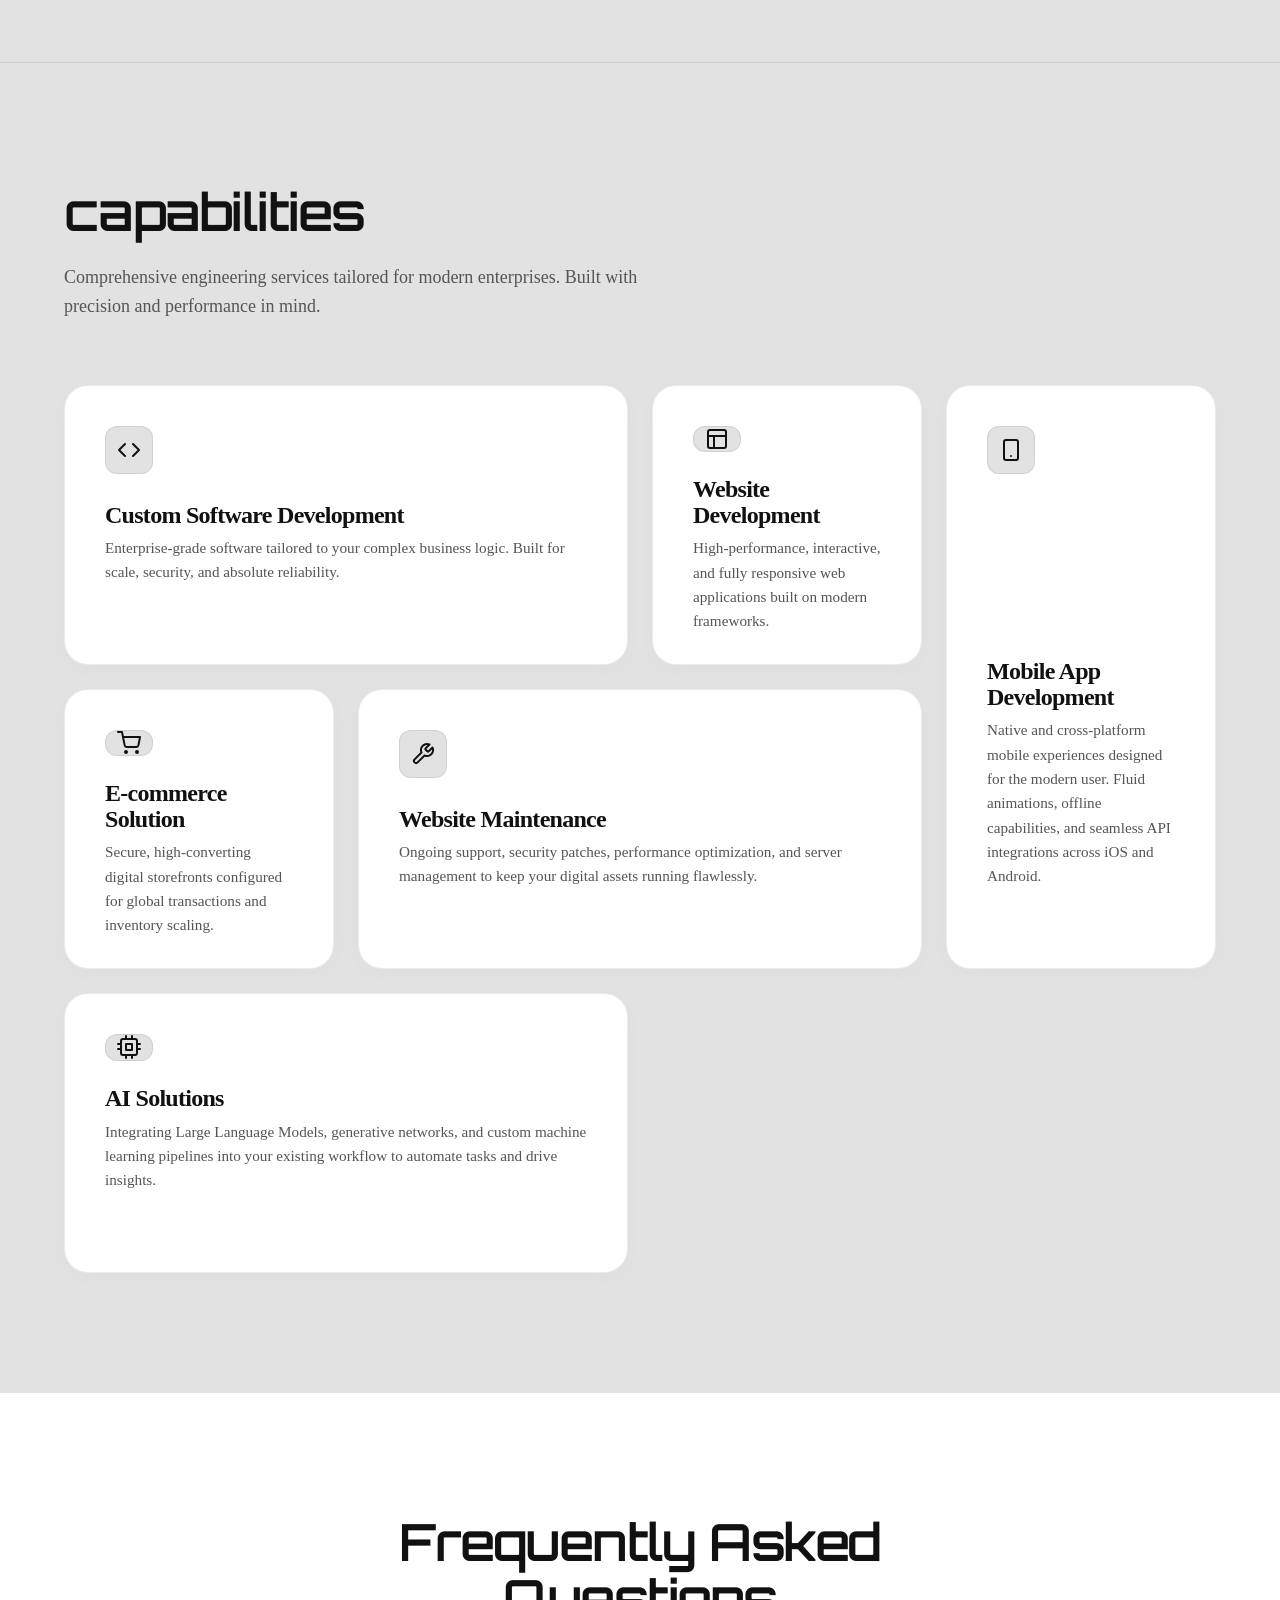
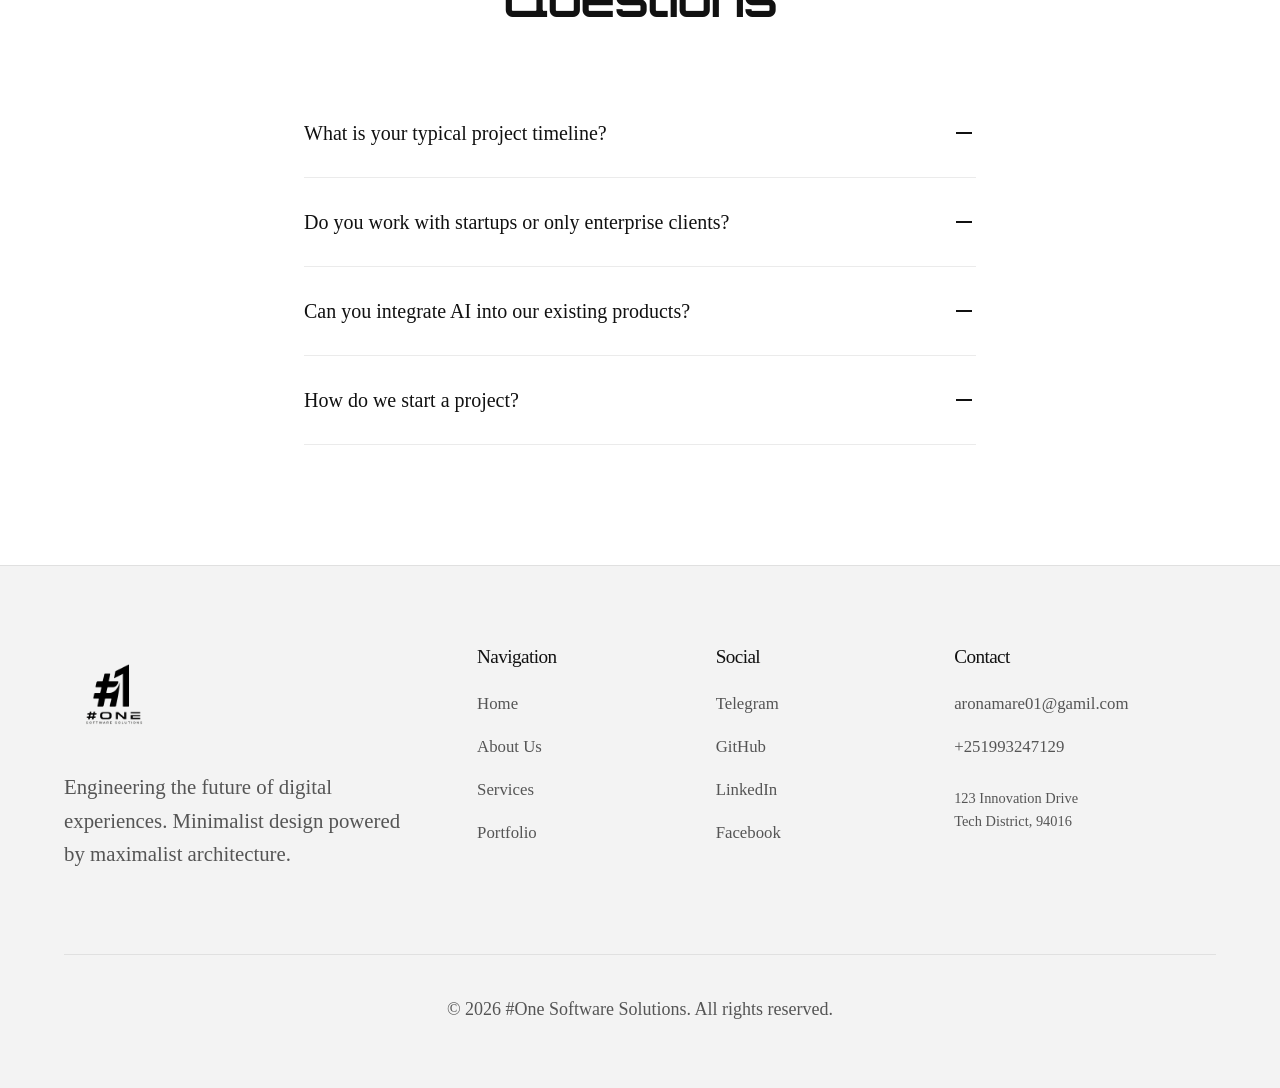
==== commit 51940b4d: "logo change" ====
--- a/index.html
+++ b/index.html
@@ -65,6 +65,45 @@
             <div></div> <!-- Spacing column for desktop canvas area -->
         </div>
     </section>
+        <!-- ==========================================================================
+         FOUNDER (CEO) PROFILE SECTION
+         ========================================================================== -->
+    <section id="founder" class="section-padding founder-section">
+        <div class="container founder-grid">
+            <!-- Left Column: Interactive 3D Canvas Image -->
+            <div class="founder-image-container reveal">
+                <div class="founder-ring"></div>
+                <div class="founder-img-wrapper" id="founder-card">
+                    <!-- High resolution structural pattern avatar matching the light theme -->
+                    <img src="aron.png" alt="Aron Amare, Founder & CEO" class="founder-img">
+                </div>
+            </div>
+
+            <!-- Right Column: Profile Description -->
+            <div class="founder-info reveal delay-100">
+                <span class="founder-badge">Creative Leadership</span>
+                <h2 class="founder-name">Aron Amare</h2>
+                <div class="founder-role">Founder / Architect / CEO</div>
+                <p class="founder-bio">
+                    With a background in deep software architecture and systems design, Aron Amare leads the technological expansion at #One Software Solutions. He is dedicated to transforming complex enterprise business requirements into elegant, fast, and secure digital landscapes.
+                </p>
+                <blockquote class="founder-quote">
+                    "Great software architecture is invisible. It’s felt in speed, relied upon in security, and appreciated through absolute clarity of execution."
+                </blockquote>
+                <!-- <div class="founder-meta">
+                    <a href="mailto:aronamare01@gmail.com" class="btn btn-secondary founder-btn">
+                        <svg width="16" height="16" viewBox="0 0 24 24" fill="none" stroke="currentColor" stroke-width="2" stroke-linecap="round" stroke-linejoin="round" style="margin-right: 8px; vertical-align: middle;"><path d="M4 4h16c1.1 0 2 .9 2 2v12c0 1.1-.9 2-2 2H4c-1.1 0-2-.9-2-2V6c0-1.1.9-2 2-2z"></path><polyline points="22,6 12,13 2,6"></polyline></svg>
+                        Get in Touch
+                    </a>
+                    <a href="https://t.me/Adoni_maf" target="_blank" class="btn btn-primary founder-btn">
+                        <svg width="16" height="16" viewBox="0 0 24 24" fill="none" stroke="currentColor" stroke-width="2" stroke-linecap="round" stroke-linejoin="round" style="margin-right: 8px; vertical-align: middle;"><line x1="22" y1="2" x2="11" y2="13"></line><polygon points="22 2 15 22 11 13 2 9 22 2"></polygon></svg>
+                        Telegram
+                    </a>
+                </div> -->
+            </div>
+        </div>
+    </section>
+
 
     <!-- ==========================================================================
          SERVICES SECTION (BENTO GRID)
@@ -72,7 +111,7 @@
     <section id="services" class="section-padding">
         <div class="container">
             <div class="services-header reveal">
-                <h2>Capabilities</h2>
+                <h2 style="font-family:orbitron;">capabilities</h2>
                 <p>Comprehensive engineering services tailored for modern enterprises. Built with precision and performance in mind.</p>
             </div>
 
@@ -158,7 +197,7 @@
     <section id="faq" class="section-padding" style="background-color: #ffffff;">
         <div class="container faq-container">
             <div class="text-center reveal" style="margin-bottom: 4rem;">
-                <h2>Frequently Asked Questions</h2>
+                <h2 style="font-family: orbitron;">Frequently Asked Questions</h2>
             </div>
 
             <div class="faq-list">
--- a/style.css
+++ b/style.css
@@ -20,7 +20,7 @@
             scroll-behavior: smooth;
             background-color: var(--primary);
             color: var(--secondary);
-            font-family: orbitron;
+            font-family:roboto;
             -webkit-font-smoothing: antialiased;
         }
 
@@ -35,7 +35,7 @@
         h3 { font-size: clamp(1.25rem, 2vw, 1.75rem); margin-bottom: 1rem; }
         p { font-size: 1.125rem; color: var(--text-muted); margin-bottom: 1.5rem; }
 
-        .container { max-width: 1400px; margin: 0 auto; padding: 0 5%; }
+        .container { max-width: 1400px; margin: 0 auto; padding: 0 5%;}
         .section-padding { padding: 120px 0; }
         .text-center { text-align: center; }
 
@@ -106,7 +106,7 @@
         .hero { position: relative; min-height: 100vh; display: flex; align-items: center; overflow: hidden; padding-top: var(--nav-height); }
         .hero-grid { display: grid; grid-template-columns: 1fr 1fr; gap: 4rem; align-items: center; position: relative; z-index: 2; }
         .hero-content h1 span { color: var(--text-muted); display: block; }
-        .hero-content p { font-size: 1.25rem; max-width: 90%; margin-top: 1.5rem; margin-bottom: 2.5rem; }
+        .hero-content p { font-size: 1.25rem; max-width: 90%; margin-top: 1.5rem; margin-bottom: 2.5rem;}
         .hero-btns { display: flex; gap: 1rem; }
 
         #hero-canvas { position: absolute; top: 0; right: 0; width: 55%; height: 100%; z-index: 1; pointer-events: none; }
@@ -180,7 +180,7 @@
         .faq-question {
             width: 100%; display: flex; justify-content: space-between; align-items: center;
             padding: 2rem 0; background: none; border: none; color: var(--secondary);
-            font-size: 1.25rem; font-weight: 500; cursor: pointer; text-align: left; font-family: orbitron;
+            font-size: 1.25rem; font-weight: 500; cursor: pointer; text-align: left; font-family:roboto;
         }
         .faq-icon { width: 24px; height: 24px; position: relative; }
         .faq-icon::before, .faq-icon::after {
@@ -201,14 +201,14 @@
             background: #f3f3f3; /* Slightly darker cream for footer distinction */
         }
         .footer-grid { display: grid; grid-template-columns: 2fr 1fr 1fr 1.5fr; gap: 4rem; margin-bottom: 60px; }
-        .footer-brand p { margin-top: 1.5rem; font-size: 0.95rem; }
-        .footer-title { font-size: 0.95rem; font-weight: 400; margin-bottom: 1.5rem; color: var(--secondary); }
+        .footer-brand p { margin-top: 1.5rem; font-size: 1.3rem; }
+        .footer-title { font-size: 1.2rem; font-weight: 400; margin-bottom: 1.5rem; color: var(--secondary); }
         .footer-links { list-style: none; display: flex; flex-direction: column; gap: 1rem; }
-        .footer-links a { color: var(--text-muted); font-size: 0.95rem; }
+        .footer-links a { color: var(--text-muted); font-size: 1.05rem; }
         .footer-links a:hover { color: var(--secondary); }
         .footer-bottom {
             display: flex; justify-content: center; align-items: center; padding-top: 40px;
-            border-top: 1px solid var(--border-color); font-size: 0.3rem; color: var(--text-muted);
+            border-top: 1px solid var(--border-color); font-size: 0.95rem; color: var(--text-muted);
         }
 
         /* ==========================================================================
@@ -378,3 +378,180 @@
             .timeline-content { width: 100%; }
             .timeline-content::before, .timeline-item:nth-child(even) .timeline-content::before { left: -46px; }
         }
+        /* ==========================================================================
+           CSS/SERVICES.CSS - Bento Grid & Founder Section Style
+           ========================================================================== */
+        .founder-section {
+            background-color:#555555/* Seamless black theme background matching the main site */
+            border-top: 1px solid var(--border-color);
+            border-bottom: 1px solid var(--border-color);
+            overflow: hidden;
+        }
+
+        .founder-grid {
+            display: grid;
+            grid-template-columns: 1fr 1.2fr;
+            gap: 6rem;
+            align-items: center;
+        }
+
+        .founder-image-container {
+            position: relative;
+            width: 100%;
+            max-width: 360px;
+            margin: 0 auto;
+            aspect-ratio: 1;
+            display: flex;
+            align-items: center;
+            justify-content: center;
+        }
+
+        /* Minimalist premium outer ring adapted for dark theme */
+        .founder-ring {
+            position: absolute;
+            top: 0; left: 0; right: 0; bottom: 0;
+            border: 1px solid rgba(255, 255, 255, 0.08);
+            border-radius: 50%;
+            transition: transform 0.6s var(--ease-out), border-color 0.6s var(--ease-out);
+            pointer-events: none;
+        }
+
+        .founder-img-wrapper {
+            width: calc(100% - 24px);
+            height: calc(100% - 24px);
+            border-radius: 50%;
+            overflow: hidden;
+            border: 1px solid var(--border-color);
+            box-shadow: 0 10px 30px rgba(0, 0, 0, 0.4);
+            transition: transform 0.6s var(--ease-out), box-shadow 0.6s var(--ease-out);
+            cursor: pointer;
+            background: #151515;
+        }
+
+        /* Sophisticated, premium dual-layer depth mechanics on hover */
+        .founder-image-container:hover .founder-ring {
+            transform: scale(1.08);
+            border-color: rgba(255, 255, 255, 0.25);
+        }
+
+        .founder-image-container:hover .founder-img-wrapper {
+            transform: scale(0.97);
+            box-shadow: 0 20px 40px rgba(0, 0, 0, 0.6);
+        }
+
+        .founder-img {
+            width: 100%;
+            height: 100%;
+            object-fit: cover;
+            transition: transform 0.6s var(--ease-out);
+        }
+
+        .founder-image-container:hover .founder-img {
+            transform: scale(1.06);
+        }
+
+        .founder-info {
+            display: flex;
+            flex-direction: column;
+            justify-content: center;
+            text-align: left;
+            
+        }
+
+        .founder-badge {
+            font-size: 0.8rem;
+            text-transform: uppercase;
+            letter-spacing: 0.18em;
+            color: var(--text-muted);
+            margin-bottom: 0.75rem;
+            font-weight: 600;
+            font-family:orbitron;
+        }
+
+        .founder-name {
+            font-size: clamp(2.2rem, 4vw, 3.2rem);
+            font-weight: 700;
+            margin-bottom: 0.25rem;
+            color: var(--secondary);
+            letter-spacing: -0.02em;
+            font-family:orbitron;
+        }
+
+        .founder-role {
+            font-size: 1.1rem;
+            font-weight: 500;
+            color: var(--text-muted);
+            margin-bottom: 2rem;
+            display: flex;
+            align-items: center;
+            gap: 12px;
+            font-family:orbitron;
+        }
+
+        .founder-role::after {
+            content: '';
+            width: 40px;
+            height: 1px;
+            background-color: var(--border-color);
+        }
+
+        .founder-bio {
+            font-size: 1.3rem;
+            line-height: 1.8;
+            color: var(--text-muted);
+            margin-bottom: 2rem;
+        }
+
+        .founder-quote {
+            font-style: italic;
+            border-left: 2px solid var(--secondary);
+            padding-left: 1.5rem;
+            margin-bottom: 2.5rem;
+            color: var(--secondary);
+            font-size: 1.345rem;
+            line-height: 1.7;
+        }
+
+        .founder-meta {
+            display: flex;
+            gap: 1.25rem;
+        }
+
+        .founder-btn {
+            padding: 12px 24px;
+            font-size: 1rem;
+            border-radius: 50px;
+        }
+
+        @media (max-width: 992px) {
+            .founder-grid {
+                grid-template-columns: 1fr;
+                gap: 4rem;
+                text-align: center;
+            }
+            .founder-ring {
+                top: -10px; left: -10px; right: -10px; bottom: -10px;
+            }
+            .founder-info {
+                text-align: center;
+            }
+            .founder-role {
+                justify-content: center;
+            }
+            .founder-role::after {
+                display: none;
+            }
+            .founder-quote {
+                border-left: none;
+                border-top: 1px solid var(--border-color);
+                border-bottom: 1px solid var(--border-color);
+                padding: 1.5rem 0;
+            }
+            .founder-meta {
+                justify-content: center;
+            }
+        }
+
+
+
+
